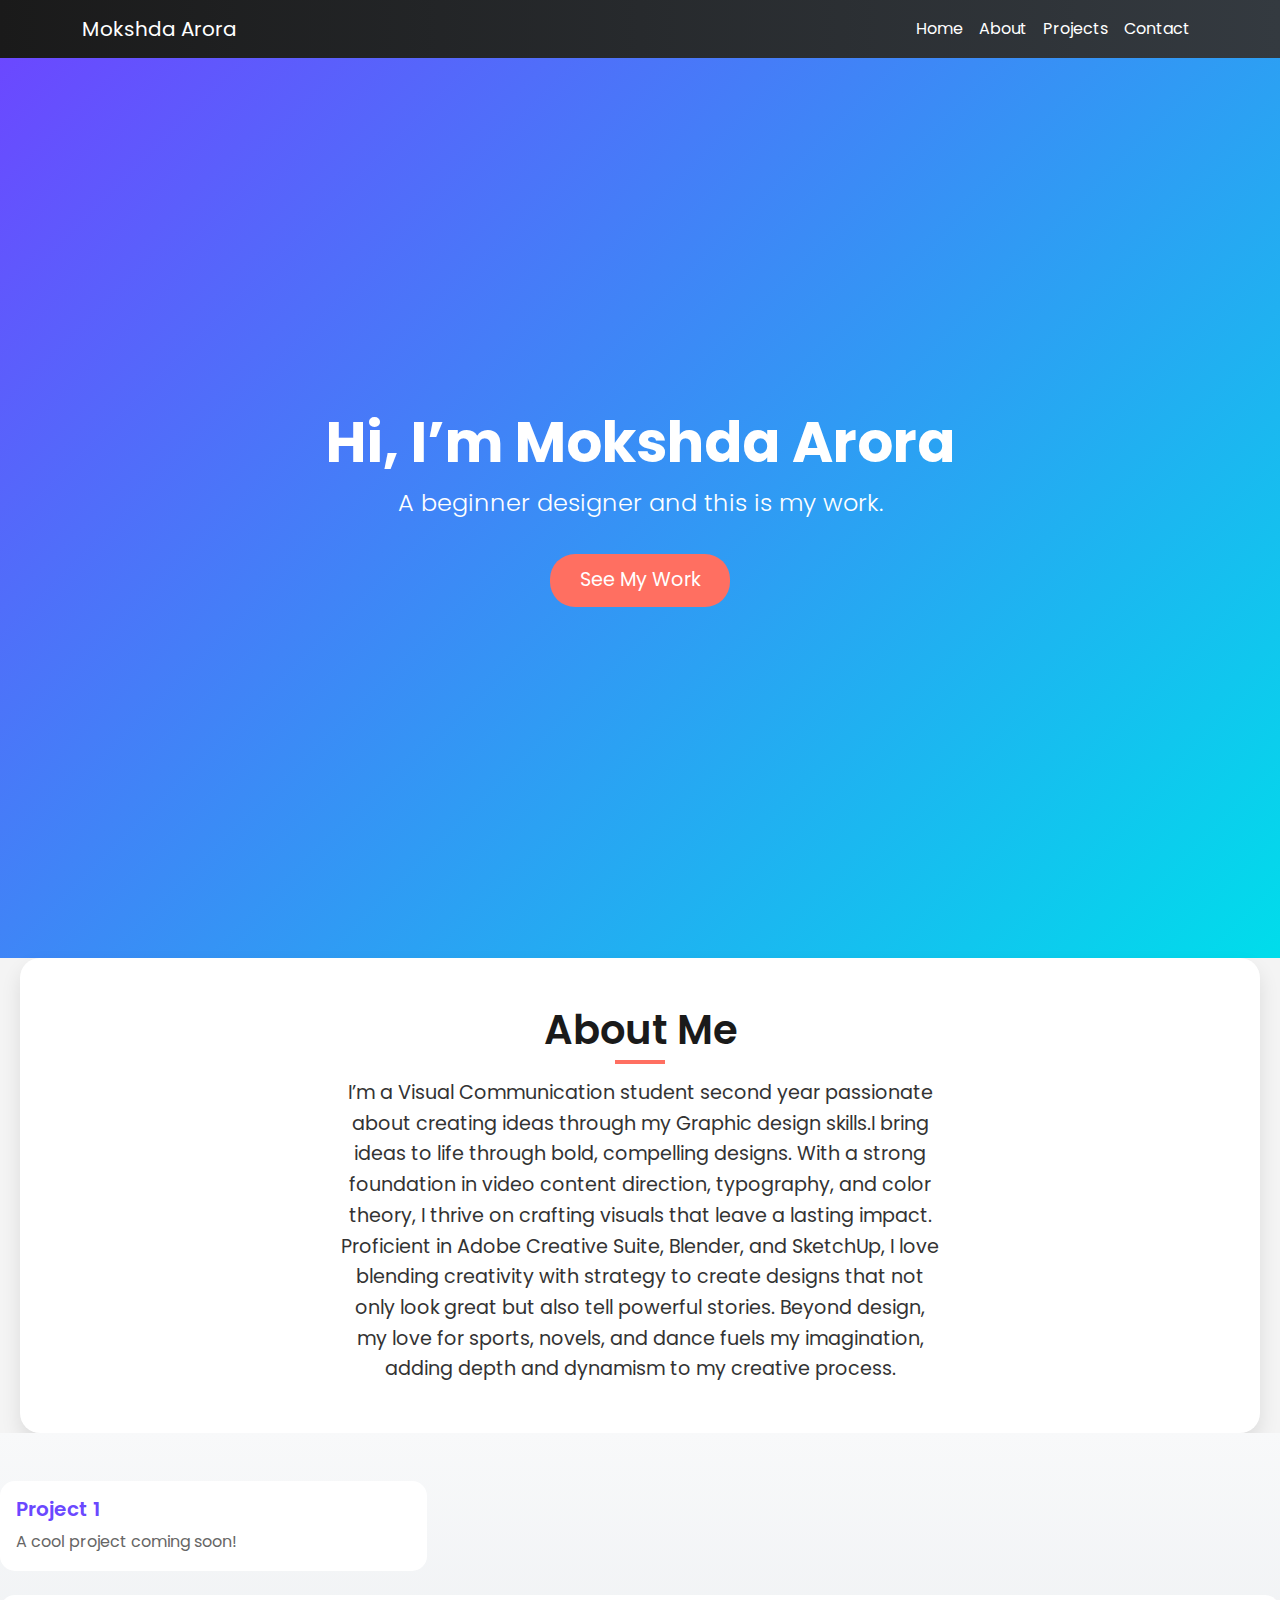
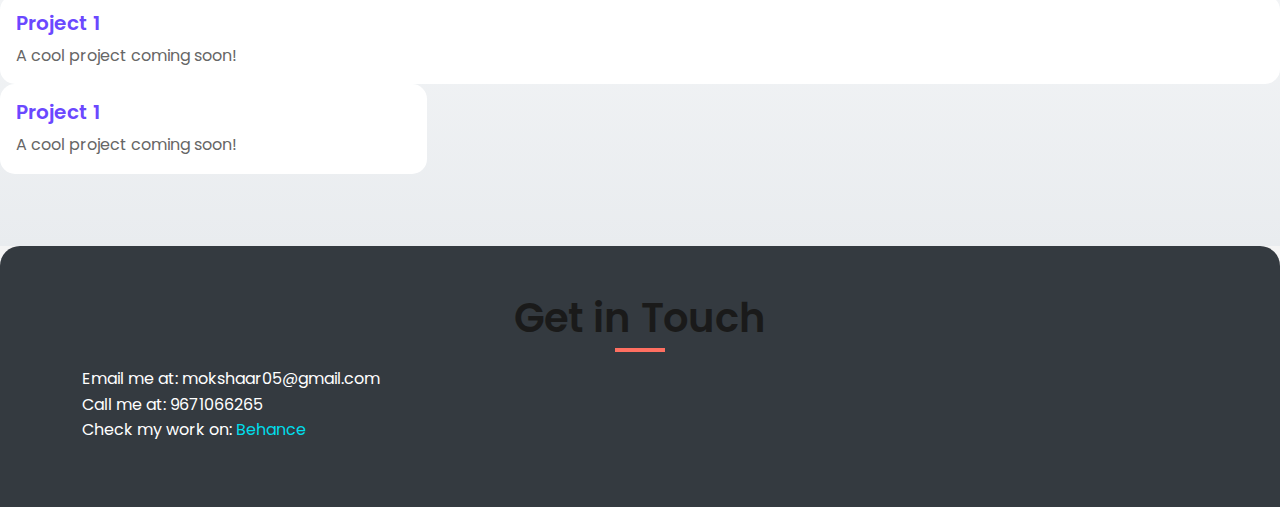
==== index.html @ 8bd14bcf "index commit" ====
<!DOCTYPE html>
<html lang="en">
<head>
    <meta charset="UTF-8">
    <meta name="viewport" content="width=device-width, initial-scale=1.0">
    <title>My Portfolio</title>
    <!-- Bootstrap CSS -->
    <link href="https://cdn.jsdelivr.net/npm/bootstrap@5.3.3/dist/css/bootstrap.min.css" rel="stylesheet">
    <link href="https://fonts.googleapis.com/css2?family=Poppins:wght@400;600;700&display=swap" rel="stylesheet">
    <!-- Your Custom CSS -->
    <link rel="stylesheet" href="styles.css">
</head>
<body>
    <!-- Navbar -->
    <nav class="navbar navbar-expand-lg navbar-dark bg-dark">
        <div class="container">
            <a class="navbar-brand" href="#">Mokshda Arora</a>
            <button class="navbar-toggler" type="button" data-bs-toggle="collapse" data-bs-target="#navbarNav" aria-controls="navbarNav" aria-expanded="false" aria-label="Toggle navigation">
                <span class="navbar-toggler-icon"></span>
            </button>
            <div class="collapse navbar-collapse" id="navbarNav">
                <ul class="navbar-nav ms-auto">
                    <li class="nav-item"><a class="nav-link" href="#home">Home</a></li>
                    <li class="nav-item"><a class="nav-link" href="#about">About</a></li>
                    <li class="nav-item"><a class="nav-link" href="#projects">Projects</a></li>
                    <li class="nav-item"><a class="nav-link" href="#contact">Contact</a></li>
                </ul>
            </div>
        </div>
    </nav>

    <!-- Hero Section -->
    <section id="home" class="hero text-center text-white d-flex align-items-center">
        <div class="container">
            <h1 class="display-4 fw-bold">Hi, I’m Mokshda Arora</h1>
            <p class="lead">A beginner designer and this is my work.</p>
            <a href="#projects" class="btn btn-primary btn-lg mt-3">See My Work</a>
        </div>
    </section>

    <!-- About Section -->
    <section id="about" class="py-5">
        <div class="container">
            <h2 class="text-center mb-4">About Me</h2>
            <p class="text-center">I’m a Visual Communication student second year passionate about creating ideas through my Graphic design skills.I bring ideas to life through bold, compelling designs. With a strong foundation in video content direction, typography, and color theory, I thrive on crafting visuals that leave a lasting impact.
                Proficient in Adobe Creative Suite, Blender, and SketchUp, I love blending creativity with strategy to create designs that not only look great but also tell powerful stories. Beyond design, my love for sports, novels, and dance fuels my imagination, adding depth and dynamism to my creative process.</p>
        </div>
    </section>

    <!-- Projects Section -->
    <section id="projects" class="py-5 bg-light">
        <div class="col-md-4 mb-4">
            <div class="card">
                <div class="card-body">
                    <h5 class="card-title"><a href="project1.html">Project 1</a></h5>
                    <p class="card-text">A cool project coming soon!</p>
                </div>
            </div>
        </div>
                    </div>
                </div>
                <div class="card">
                    <div class="card-body">
                        <h5 class="card-title"><a href="project2.html">Project 1</a></h5>
                        <p class="card-text">A cool project coming soon!</p>
                    </div>
                    </div>
                </div>
                <div class="col-md-4 mb-4">
                    <div class="card">
                        <div class="card-body">
                            <h5 class="card-title"><a href="project3.html">Project 1</a></h5>
                            <p class="card-text">A cool project coming soon!</p>
                        </div>
                    </div>
                </div>
            </div>
        </div>
    </section>

    <!-- Contact Section -->
    <section id="contact" class="py-5">
        <div class="container">
            <h2 class="text-center mb-4">Get in Touch</h2>
            Email me at: mokshaar05@gmail.com</a><br>
                Call me at: 9671066265</a><br>
                Check my work on: <a href="https://www.behance.net/mokshdaarora1" target="_blank">Behance</a></a></p>
        </div>
    </section>

    <!-- Bootstrap JS (for navbar toggle) -->
    <script src="https://cdn.jsdelivr.net/npm/bootstrap@5.3.3/dist/js/bootstrap.bundle.min.js"></script>
</body>
</html>
---- styles.css ----
/* Reset defaults */
* {
    margin: 0;
    padding: 0;
    box-sizing: border-box;
}

body {
    font-family: 'Poppins', sans-serif; /* Modern font (add via Google Fonts in HTML) */
    line-height: 1.6;
    background-color: #f4f4f4;
    color: #333;
}

/* Navbar Styling */
.navbar {
    background: linear-gradient(90deg, #1a1a1a, #343a40); /* Gradient effect */
    box-shadow: 0 4px 10px rgba(0, 0, 0, 0.3);
}

.navbar-brand, .nav-link {
    color: #fff !important;
    transition: color 0.3s ease;
}

.nav-link:hover {
    color: #00d4ff !important; /* Bright cyan hover */
    transform: translateY(-2px); /* Slight lift */
}

/* Hero Section */
.hero {
    background: linear-gradient(135deg, #6b48ff, #00ddeb); /* Vibrant gradient */
    min-height: 100vh;
    position: relative;
    overflow: hidden;
}

.hero h1 {
    font-size: 3.5rem;
    font-weight: 700;
    animation: fadeInDown 1s ease;
}

.hero p {
    font-size: 1.5rem;
    animation: fadeInUp 1.2s ease;
}

.hero .btn {
    background-color: #ff6f61; /* Coral color */
    border: none;
    padding: 12px 30px;
    font-size: 1.2rem;
    transition: transform 0.3s ease, box-shadow 0.3s ease;
}

.hero .btn:hover {
    transform: scale(1.05);
    box-shadow: 0 5px 15px rgba(0, 0, 0, 0.3);
    background-color: #ff4f3f;
}

/* Section Styling */
section {
    padding: 80px 0;
    position: relative;
}

h2 {
    font-size: 2.5rem;
    font-weight: 600;
    margin-bottom: 40px;
    color: #1a1a1a;
    position: relative;
}

h2::after {
    content: '';
    width: 50px;
    height: 4px;
    background: #ff6f61;
    position: absolute;
    bottom: -10px;
    left: 50%;
    transform: translateX(-50%);
}

/* About Section */
#about {
    background: #fff;
    border-radius: 20px;
    margin: 0 20px;
    box-shadow: 0 10px 20px rgba(0, 0, 0, 0.1);
}

#about p {
    font-size: 1.2rem;
    max-width: 600px;
    margin: 0 auto;
    animation: fadeIn 1.5s ease;
}

/* Projects Section */
#projects {
    background: linear-gradient(to bottom, #f8f9fa, #e9ecef);
}

.card {
    border: none;
    border-radius: 15px;
    overflow: hidden;
    transition: transform 0.3s ease, box-shadow 0.3s ease;
    background: #fff;
}

.card:hover {
    transform: translateY(-10px);
    box-shadow: 0 15px 30px rgba(0, 0, 0, 0.2);
}

.card-title a {
    color: #6b48ff;
    text-decoration: none;
    font-weight: 600;
    transition: color 0.3s ease;
}

.card-title a:hover {
    color: #ff6f61;
}

.card-text {
    color: #666;
}

/* Project Pages Styling */
.project-img {
    border-radius: 10px;
    transition: transform 0.5s ease, filter 0.3s ease;
}

.project-img:hover {
    transform: scale(1.1);
    filter: brightness(1.1);
}

.btn-primary {
    background-color: #6b48ff;
    border: none;
    padding: 10px 25px;
    border-radius: 25px;
    transition: background-color 0.3s ease, transform 0.3s ease;
}

.btn-primary:hover {
    background-color: #5438cc;
    transform: scale(1.05);
}

/* Modal Styling */
.modal-content {
    border-radius: 15px;
    border: none;
    animation: slideIn 0.4s ease;
}

.modal-header {
    background: #6b48ff;
    color: #fff;
    border-radius: 15px 15px 0 0;
}

.modal-body {
    font-size: 1.1rem;
}

/* Contact Section */
#contact {
    background: #343a40;
    color: #fff;
    border-radius: 20px 20px 0 0;
}

#contact a {
    color: #00ddeb;
    text-decoration: none;
    transition: color 0.3s ease;
}

#contact a:hover {
    color: #ff6f61;
}

/* Animations */
@keyframes fadeInDown {
    from { opacity: 0; transform: translateY(-20px); }
    to { opacity: 1; transform: translateY(0); }
}

@keyframes fadeInUp {
    from { opacity: 0; transform: translateY(20px); }
    to { opacity: 1; transform: translateY(0); }
}

@keyframes fadeIn {
    from { opacity: 0; }
    to { opacity: 1; }
}

@keyframes slideIn {
    from { opacity: 0; transform: translateY(50px); }
    to { opacity: 1; transform: translateY(0); }
}

/* Responsive Adjustments */
@media (max-width: 768px) {
    .hero h1 { font-size: 2.5rem; }
    .hero p { font-size: 1.2rem; }
    .card { margin: 0 10px; }
}
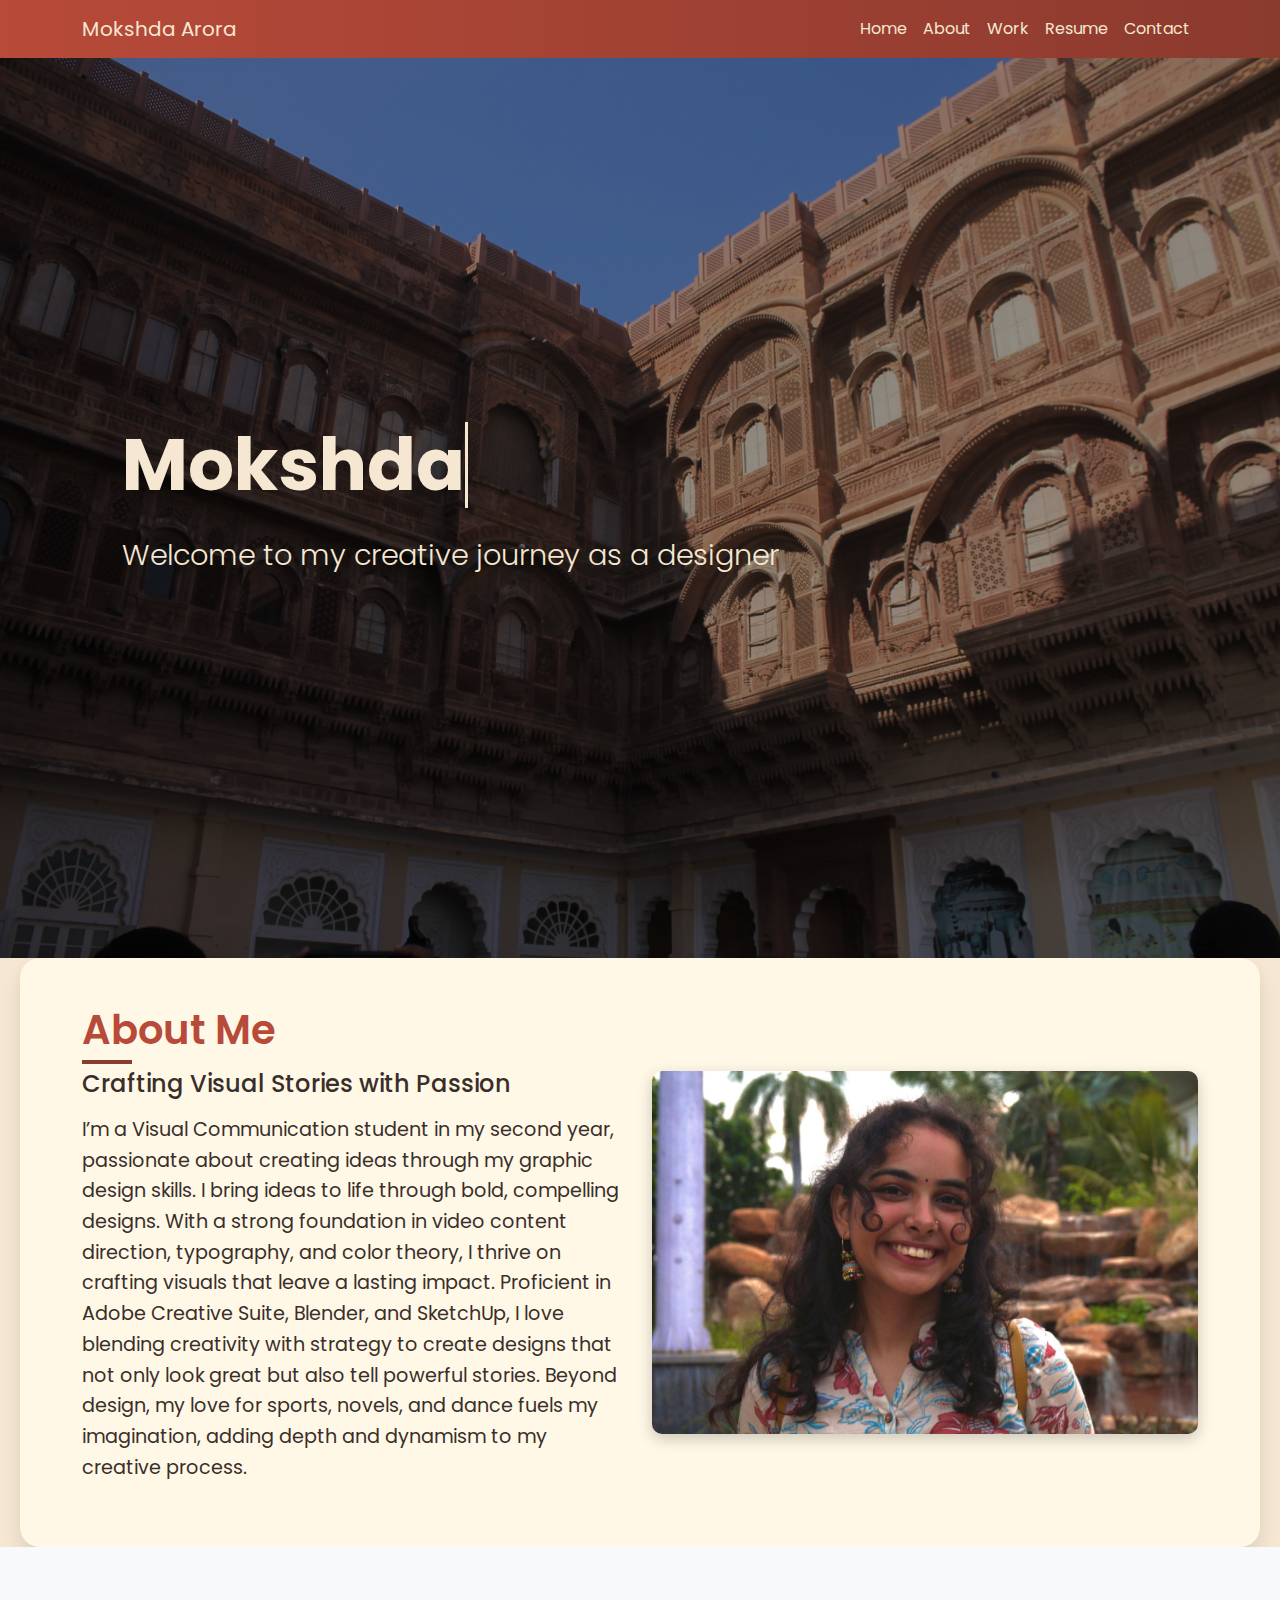
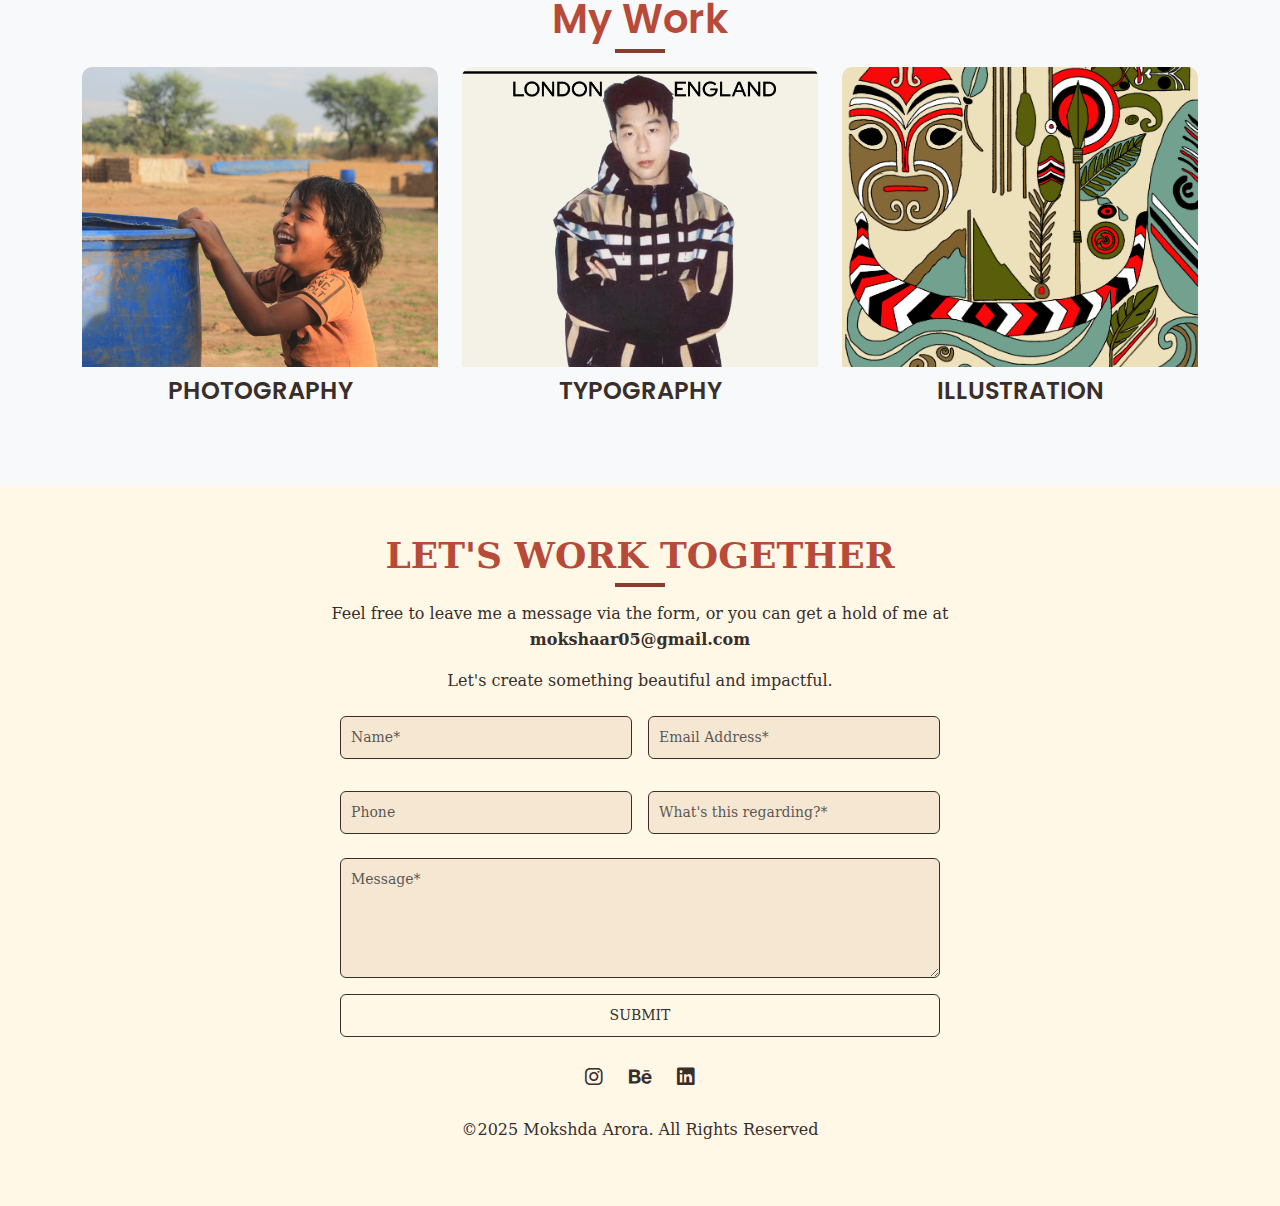
==== commit 5bdf44de: "minor changes" ====
--- a/index.html
+++ b/index.html
@@ -6,7 +6,10 @@
     <title>My Portfolio</title>
     <!-- Bootstrap CSS -->
     <link href="https://cdn.jsdelivr.net/npm/bootstrap@5.3.3/dist/css/bootstrap.min.css" rel="stylesheet">
+    <!-- Google Fonts -->
     <link href="https://fonts.googleapis.com/css2?family=Poppins:wght@400;600;700&display=swap" rel="stylesheet">
+    <!-- Font Awesome for Social Icons -->
+    <link rel="stylesheet" href="https://cdnjs.cloudflare.com/ajax/libs/font-awesome/6.0.0-beta3/css/all.min.css">
     <!-- Your Custom CSS -->
     <link rel="stylesheet" href="styles.css">
 </head>
@@ -22,7 +25,8 @@
                 <ul class="navbar-nav ms-auto">
                     <li class="nav-item"><a class="nav-link" href="#home">Home</a></li>
                     <li class="nav-item"><a class="nav-link" href="#about">About</a></li>
-                    <li class="nav-item"><a class="nav-link" href="#projects">Projects</a></li>
+                    <li class="nav-item"><a class="nav-link" href="#Work">Work</a></li>
+                    <li class="nav-item"><a class="nav-link" href="resume.pdf" target="_blank">Resume</a></li>
                     <li class="nav-item"><a class="nav-link" href="#contact">Contact</a></li>
                 </ul>
             </div>
@@ -30,65 +34,112 @@
     </nav>
 
     <!-- Hero Section -->
-    <section id="home" class="hero text-center text-white d-flex align-items-center">
+    <section id="home" class="hero text-white d-flex align-items-center">
         <div class="container">
-            <h1 class="display-4 fw-bold">Hi, I’m Mokshda Arora</h1>
-            <p class="lead">A beginner designer and this is my work.</p>
-            <a href="#projects" class="btn btn-primary btn-lg mt-3">See My Work</a>
+            <h1 class="display-3 fw-bold typewriter">Mokshda Arora</h1>
+            <p class="lead">Welcome to my creative journey as a designer</p>
         </div>
     </section>
 
-    <!-- About Section -->
-    <section id="about" class="py-5">
-        <div class="container">
-            <h2 class="text-center mb-4">About Me</h2>
-            <p class="text-center">I’m a Visual Communication student second year passionate about creating ideas through my Graphic design skills.I bring ideas to life through bold, compelling designs. With a strong foundation in video content direction, typography, and color theory, I thrive on crafting visuals that leave a lasting impact.
-                Proficient in Adobe Creative Suite, Blender, and SketchUp, I love blending creativity with strategy to create designs that not only look great but also tell powerful stories. Beyond design, my love for sports, novels, and dance fuels my imagination, adding depth and dynamism to my creative process.</p>
+   <!-- About Section -->
+<section id="about" class="py-5">
+    <div class="container">
+        <div class="row align-items-center">
+            <!-- Text Content -->
+            <div class="col-md-6">
+                <h2 class="mb-3">About Me</h2>
+                <h3 class="about-subheading mb-3">Crafting Visual Stories with Passion</h3>
+                <p>I’m a Visual Communication student in my second year, passionate about creating ideas through my graphic design skills. I bring ideas to life through bold, compelling designs. With a strong foundation in video content direction, typography, and color theory, I thrive on crafting visuals that leave a lasting impact. Proficient in Adobe Creative Suite, Blender, and SketchUp, I love blending creativity with strategy to create designs that not only look great but also tell powerful stories. Beyond design, my love for sports, novels, and dance fuels my imagination, adding depth and dynamism to my creative process.</p>
+            </div>
+            <!-- Image -->
+            <div class="col-md-6">
+                <img src="Mokshda.jpeg" alt="About Me Image" class="img-fluid about-image">
+            </div>
         </div>
-    </section>
+    </div>
+</section>
 
-    <!-- Projects Section -->
-    <section id="projects" class="py-5 bg-light">
-        <div class="col-md-4 mb-4">
-            <div class="card">
-                <div class="card-body">
-                    <h5 class="card-title"><a href="project1.html">Project 1</a></h5>
-                    <p class="card-text">A cool project coming soon!</p>
+    <!-- Work Section -->
+<section id="Work" class="py-5 bg-light">
+    <div class="container">
+        <h2 class="text-center mb-4">My Work</h2>
+        <div class="row">
+            <!-- Section 1: Photography -->
+            <div class="col-md-4 mb-4">
+                <div class="work-section">
+                    <img src="photography.JPG" alt="Photography" class="work-image">
+                    <h3 class="work-title">Photography</h3>
+                </div>
+            </div>
+            <!-- Section 2: Typography -->
+            <div class="col-md-4 mb-4">
+                <div class="work-section">
+                    <img src="burberry 2.jpg" alt="Typography" class="work-image">
+                    <h3 class="work-title">Typography</h3>
+                </div>
+            </div>
+            <!-- Section 3: Illustration -->
+            <div class="col-md-4 mb-4">
+                <div class="work-section">
+                    <img src="maori.jpg" alt="Illustration" class="work-image">
+                    <h3 class="work-title">Illustration</h3>
                 </div>
             </div>
         </div>
-                    </div>
-                </div>
-                <div class="card">
-                    <div class="card-body">
-                        <h5 class="card-title"><a href="project2.html">Project 1</a></h5>
-                        <p class="card-text">A cool project coming soon!</p>
-                    </div>
-                    </div>
-                </div>
-                <div class="col-md-4 mb-4">
-                    <div class="card">
-                        <div class="card-body">
-                            <h5 class="card-title"><a href="project3.html">Project 1</a></h5>
-                            <p class="card-text">A cool project coming soon!</p>
-                        </div>
-                    </div>
-                </div>
-            </div>
-        </div>
-    </section>
+    </div>
+</section>
 
     <!-- Contact Section -->
-    <section id="contact" class="py-5">
+    <section id="contact" class="contact-section py-5">
         <div class="container">
-            <h2 class="text-center mb-4">Get in Touch</h2>
-            Email me at: mokshaar05@gmail.com</a><br>
-                Call me at: 9671066265</a><br>
-                Check my work on: <a href="https://www.behance.net/mokshdaarora1" target="_blank">Behance</a></a></p>
+            <h2 class="text-center mb-4">LET'S WORK TOGETHER</h2>
+            <p class="text-center">Feel free to leave me a message via the form, or you can get a hold of me at 
+                <strong>mokshaar05@gmail.com</strong>
+            </p>
+            <p class="text-center">Let's create something beautiful and impactful.</p>
+            
+            <form action="#" method="post" class="mx-auto" style="max-width: 600px;">
+                <div class="form-group d-flex gap-3 mb-3">
+                    <input type="text" name="name" placeholder="Name*" required class="form-control">
+                    <input type="email" name="email" placeholder="Email Address*" required class="form-control">
+                </div>
+                <div class="form-group d-flex gap-3 mb-3">
+                    <input type="text" name="phone" placeholder="Phone" class="form-control">
+                    <input type="text" name="subject" placeholder="What's this regarding?*" required class="form-control">
+                </div>
+                <textarea name="message" placeholder="Message*" required class="form-control mb-3" rows="5"></textarea>
+                <button type="submit" class="btn btn-primary w-100">SUBMIT</button>
+            </form>
+            
+            <div class="social-links text-center mt-4">
+                <a href="https://www.instagram.com/mokshdaarora/" target="_blank"><i class="fab fa-instagram"></i></a>
+                <a href="https://www.linkedin.com/in/mokshda-arora-09a2392a3/" target="_blank"><i class="fab fa-behance"></i></a>
+                <a href="https://www.behance.net/mokshdaarora1" target="_blank"><i class="fab fa-linkedin"></i></a>
+            </div>
+            <p class="footer-text text-center mt-4">©2025 Mokshda Arora. All Rights Reserved</p>
         </div>
     </section>
 
     <!-- Bootstrap JS (for navbar toggle) -->
     <script src="https://cdn.jsdelivr.net/npm/bootstrap@5.3.3/dist/js/bootstrap.bundle.min.js"></script>
+    <!-- Typewriter Animation Script -->
+    <script>
+        document.addEventListener('DOMContentLoaded', function () {
+            const typewriterElement = document.querySelector('.typewriter');
+            const text = typewriterElement.textContent;
+            typewriterElement.textContent = '';
+            let i = 0;
+
+            function typeWriter() {
+                if (i < text.length) {
+                    typewriterElement.textContent += text.charAt(i);
+                    i++;
+                    setTimeout(typeWriter, 100); // Adjust speed of typing here (lower = faster)
+                }
+            }
+
+            typeWriter();
+        });
+    </script>
 </body>
 </html>--- a/styles.css
+++ b/styles.css
@@ -6,59 +6,87 @@
 }
 
 body {
-    font-family: 'Poppins', sans-serif; /* Modern font (add via Google Fonts in HTML) */
+    font-family: 'Poppins', sans-serif;
     line-height: 1.6;
-    background-color: #f4f4f4;
-    color: #333;
+    background-color: #F5E7D1; /* Beige background inspired by the image */
+    color: #3A2E2A; /* Dark brown text for contrast */
 }
 
 /* Navbar Styling */
 .navbar {
-    background: linear-gradient(90deg, #1a1a1a, #343a40); /* Gradient effect */
+    background: linear-gradient(90deg, #B84A39, #8B3A2E); /* Red sandstone gradient */
     box-shadow: 0 4px 10px rgba(0, 0, 0, 0.3);
 }
 
 .navbar-brand, .nav-link {
-    color: #fff !important;
+    color: #F5E7D1 !important; /* Beige text for navbar */
     transition: color 0.3s ease;
 }
 
 .nav-link:hover {
-    color: #00d4ff !important; /* Bright cyan hover */
-    transform: translateY(-2px); /* Slight lift */
+    color: #87CEEB !important; /* Subtle sky blue for hover */
+    transform: translateY(-2px);
 }
 
 /* Hero Section */
 .hero {
-    background: linear-gradient(135deg, #6b48ff, #00ddeb); /* Vibrant gradient */
+    background-image: url('background.JPG'); /* New background image */
+    background-size: cover;
+    background-position: center;
+    background-repeat: no-repeat;
     min-height: 100vh;
     position: relative;
     overflow: hidden;
+    display: flex;
+    align-items: center;
+    justify-content: flex-start;
+    padding-left: 5rem;
+}
+
+.hero::before {
+    content: '';
+    position: absolute;
+    top: 0;
+    left: 0;
+    width: 100%;
+    height: 100%;
+    background: rgba(0, 0, 0, 0.4); /* Slightly lighter overlay to match the sunlit feel */
+    z-index: 1;
+}
+
+.hero .container {
+    position: relative;
+    z-index: 2;
+    text-align: left;
 }
 
 .hero h1 {
-    font-size: 3.5rem;
+    font-size: 4.5rem; /* Unchanged */
     font-weight: 700;
-    animation: fadeInDown 1s ease;
+    color: #F5E7D1; /* Beige text for better contrast */
+    margin-bottom: 1rem;
+    animation: none;
 }
 
 .hero p {
-    font-size: 1.5rem;
+    font-size: 1.8rem;
+    color: #F5E7D1; /* Beige text */
     animation: fadeInUp 1.2s ease;
 }
 
-.hero .btn {
-    background-color: #ff6f61; /* Coral color */
-    border: none;
-    padding: 12px 30px;
-    font-size: 1.2rem;
-    transition: transform 0.3s ease, box-shadow 0.3s ease;
-}
-
-.hero .btn:hover {
-    transform: scale(1.05);
-    box-shadow: 0 5px 15px rgba(0, 0, 0, 0.3);
-    background-color: #ff4f3f;
+/* Typewriter Animation */
+.typewriter {
+    display: inline-block;
+    overflow: hidden;
+    white-space: nowrap;
+    border-right: 3px solid #F5E7D1; /* Beige cursor to match the text */
+    animation: blinkCursor 0.7s step-end infinite;
+}
+
+@keyframes blinkCursor {
+    50% {
+        border-color: transparent;
+    }
 }
 
 /* Section Styling */
@@ -71,7 +99,7 @@
     font-size: 2.5rem;
     font-weight: 600;
     margin-bottom: 40px;
-    color: #1a1a1a;
+    color: #B84A39; /* Red sandstone color for headings */
     position: relative;
 }
 
@@ -79,7 +107,7 @@
     content: '';
     width: 50px;
     height: 4px;
-    background: #ff6f61;
+    background: #8B3A2E; /* Darker red sandstone for the underline */
     position: absolute;
     bottom: -10px;
     left: 50%;
@@ -88,108 +116,190 @@
 
 /* About Section */
 #about {
-    background: #fff;
+    background: #FFF8E7; /* Light beige background - unchanged */
     border-radius: 20px;
     margin: 0 20px;
     box-shadow: 0 10px 20px rgba(0, 0, 0, 0.1);
 }
 
+#about h2 {
+    font-size: 2.5rem;
+    font-weight: 600;
+    color: #B84A39; /* Red sandstone color for headings - unchanged */
+    position: relative;
+    text-align: left; /* Align left to match Restauranty layout */
+}
+
+#about h2::after {
+    content: '';
+    width: 50px;
+    height: 4px;
+    background: #8B3A2E; /* Darker red sandstone for the underline - unchanged */
+    position: absolute;
+    bottom: -10px;
+    left: 0; /* Align underline to the left to match text alignment */
+    transform: none; /* Remove centering transform */
+}
+
+#about .about-subheading {
+    font-size: 1.5rem;
+    font-weight: 500;
+    color: #3A2E2A; /* Dark brown for subheading */
+    text-align: left;
+}
+
 #about p {
     font-size: 1.2rem;
-    max-width: 600px;
+    color: #3A2E2A; /* Dark brown text - unchanged */
+    text-align: left; /* Align left to match Restauranty layout */
+    animation: fadeIn 1.5s ease;
+}
+
+#about .about-image {
+    width: 100%;
+    height: auto;
+    border-radius: 10px;
+    object-fit: cover;
+    box-shadow: 0 5px 15px rgba(0, 0, 0, 0.2); /* Subtle shadow for depth */
+}
+
+/* Responsive Adjustments */
+@media (max-width: 768px) {
+    #about .about-image {
+        margin-top: 20px; /* Add spacing on smaller screens */
+    }
+    #about h2 {
+        font-size: 2rem;
+    }
+    #about .about-subheading {
+        font-size: 1.2rem;
+    }
+    #about p {
+        font-size: 1rem;
+    }
+}
+}
+/* Work Section */
+#Work {
+    background: #3A2E2A; /* Dark brown background for contrast - unchanged in code, but assuming it’s white in practice */
+}
+
+.work-section {
+    position: relative;
+    overflow: hidden;
+    border-radius: 10px;
+    transition: transform 0.3s ease, box-shadow 0.3s ease;
+}
+
+.work-image {
+    width: 100%;
+    height: 300px; /* Fixed height to match your original design */
+    object-fit: cover; /* Ensures image fills the space without distortion */
+    display: block;
+    transition: transform 0.3s ease;
+}
+
+.work-title {
+    color: #3A2E2A; /* Dark brown for visibility on white background, matches palette */
+    font-size: 1.5rem;
+    font-weight: 600;
+    text-transform: uppercase;
+    text-align: center;
+    margin-top: 10px;
+    transition: color 0.3s ease; /* Smooth color transition on hover - unchanged */
+}
+
+.work-section:hover {
+    transform: scale(1.05); /* Pop-up effect with scale instead of translateY - unchanged */
+    box-shadow: 0 15px 30px rgba(0, 0, 0, 0.3); /* Shadow for depth - unchanged */
+}
+
+.work-section:hover .work-image {
+    transform: scale(1.1); /* Slight zoom on image - unchanged */
+}
+
+.work-section:hover .work-title {
+    color: #B84A39; /* Red sandstone color on hover for text - unchanged */
+}
+/* Contact Section */
+.contact-section {
+    background-color: #FFF8E7; /* Light beige background */
+    color: #3A2E2A; /* Dark brown text */
+    padding: 50px 0;
+    text-align: center;
+    font-family: 'Serif', serif;
+}
+
+.contact-section .container {
+    width: 60%;
     margin: 0 auto;
-    animation: fadeIn 1.5s ease;
-}
-
-/* Projects Section */
-#projects {
-    background: linear-gradient(to bottom, #f8f9fa, #e9ecef);
-}
-
-.card {
-    border: none;
-    border-radius: 15px;
-    overflow: hidden;
-    transition: transform 0.3s ease, box-shadow 0.3s ease;
-    background: #fff;
-}
-
-.card:hover {
-    transform: translateY(-10px);
-    box-shadow: 0 15px 30px rgba(0, 0, 0, 0.2);
-}
-
-.card-title a {
-    color: #6b48ff;
+}
+
+.contact-section h2 {
+    font-size: 36px;
+    margin-bottom: 15px;
+    font-weight: bold;
+}
+
+.contact-section p {
+    font-size: 16px;
+    margin-bottom: 15px;
+}
+
+.contact-section .form-group {
+    display: flex;
+    justify-content: space-between;
+    gap: 15px;
+}
+
+.contact-section input,
+.contact-section textarea {
+    width: 100%;
+    padding: 10px;
+    margin: 8px 0;
+    border: 1px solid #3A2E2A;
+    background: #F5E7D1; /* Beige input background */
+    font-size: 14px;
+    color: #3A2E2A;
+}
+
+.contact-section textarea {
+    height: 120px;
+}
+
+.contact-section button {
+    background: transparent;
+    color: #3A2E2A;
+    padding: 10px 20px;
+    border: 1px solid #3A2E2A;
+    cursor: pointer;
+    font-size: 14px;
+    transition: 0.3s;
+}
+
+.contact-section button:hover {
+    background: #B84A39; /* Red sandstone on hover */
+    color: #F5E7D1; /* Beige text */
+}
+
+.social-links {
+    margin-top: 20px;
+}
+
+.social-links a {
+    color: #3A2E2A;
+    font-size: 20px;
+    margin: 0 10px;
     text-decoration: none;
-    font-weight: 600;
-    transition: color 0.3s ease;
-}
-
-.card-title a:hover {
-    color: #ff6f61;
-}
-
-.card-text {
-    color: #666;
-}
-
-/* Project Pages Styling */
-.project-img {
-    border-radius: 10px;
-    transition: transform 0.5s ease, filter 0.3s ease;
-}
-
-.project-img:hover {
-    transform: scale(1.1);
-    filter: brightness(1.1);
-}
-
-.btn-primary {
-    background-color: #6b48ff;
-    border: none;
-    padding: 10px 25px;
-    border-radius: 25px;
-    transition: background-color 0.3s ease, transform 0.3s ease;
-}
-
-.btn-primary:hover {
-    background-color: #5438cc;
-    transform: scale(1.05);
-}
-
-/* Modal Styling */
-.modal-content {
-    border-radius: 15px;
-    border: none;
-    animation: slideIn 0.4s ease;
-}
-
-.modal-header {
-    background: #6b48ff;
-    color: #fff;
-    border-radius: 15px 15px 0 0;
-}
-
-.modal-body {
-    font-size: 1.1rem;
-}
-
-/* Contact Section */
-#contact {
-    background: #343a40;
-    color: #fff;
-    border-radius: 20px 20px 0 0;
-}
-
-#contact a {
-    color: #00ddeb;
-    text-decoration: none;
-    transition: color 0.3s ease;
-}
-
-#contact a:hover {
-    color: #ff6f61;
+}
+
+.social-links a:hover {
+    color: #B84A39; /* Red sandstone on hover */
+}
+
+.footer-text {
+    font-size: 12px;
+    margin-top: 20px;
 }
 
 /* Animations */
@@ -215,7 +325,19 @@
 
 /* Responsive Adjustments */
 @media (max-width: 768px) {
-    .hero h1 { font-size: 2.5rem; }
-    .hero p { font-size: 1.2rem; }
-    .card { margin: 0 10px; }
+    .hero {
+        padding-left: 2rem;
+    }
+    .hero h1 { 
+        font-size: 2.5rem; 
+    }
+    .hero p { 
+        font-size: 1.2rem; 
+    }
+    .work-section {
+        height: 200px;
+    }
+    .work-title {
+        font-size: 1.2rem;
+    }
 }